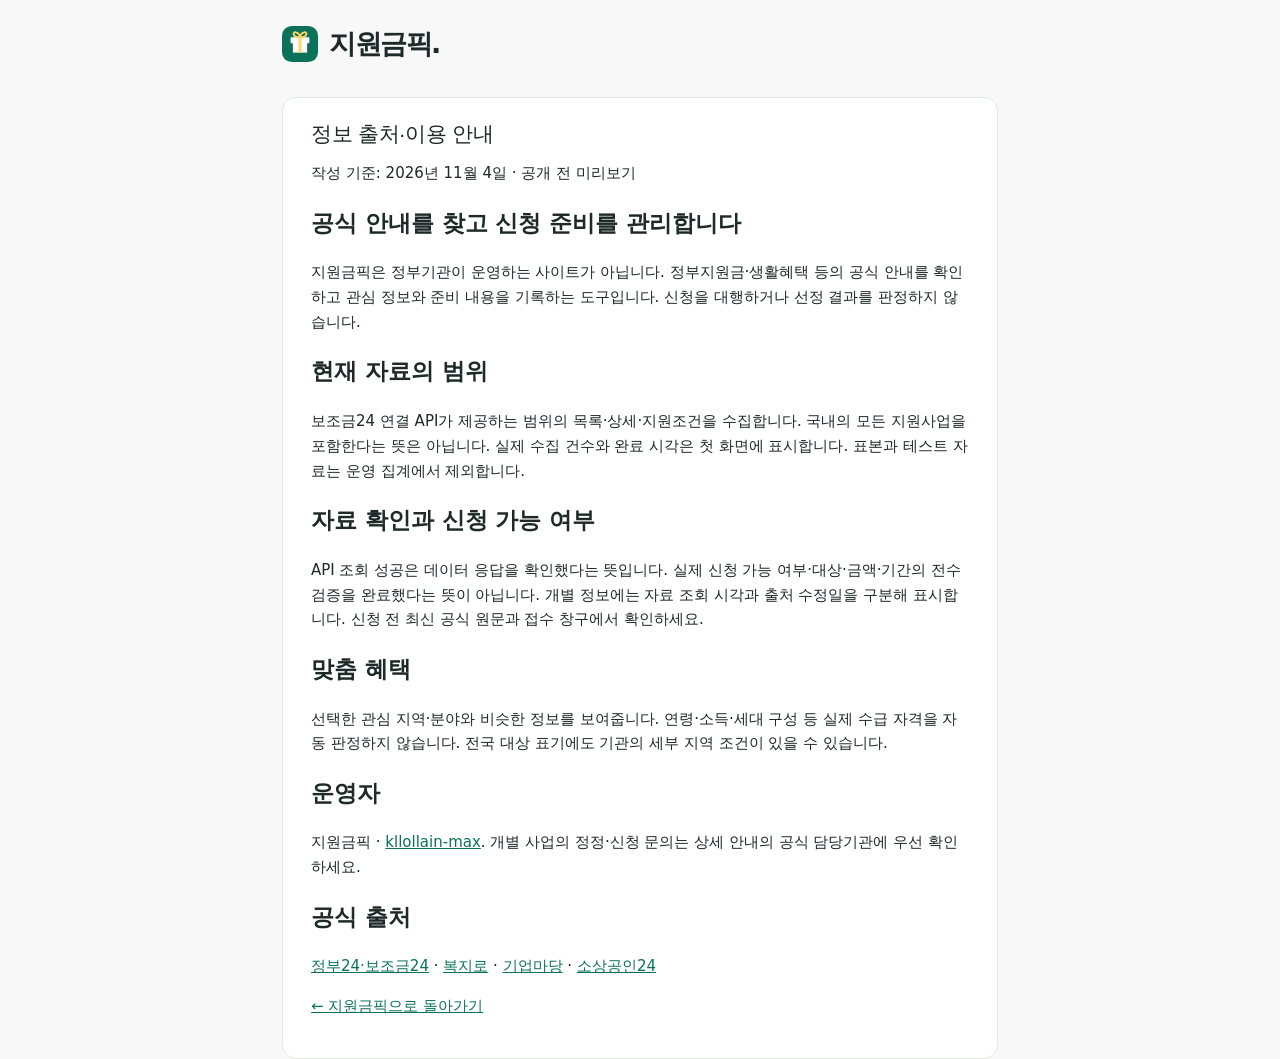
==== about.html @ 86117383 "Initialize approved SupportPick release and guarded Pages workflows" ====
<!doctype html><html lang="ko" data-theme="light"><head><meta charset="utf-8"><meta name="viewport" content="width=device-width,initial-scale=1"><meta name="robots" content="noindex,nofollow"><title>정보 출처·이용 안내 | 지원금픽</title><link rel="icon" href="icon.svg"><link rel="stylesheet" href="careerpick-base.css"><link rel="stylesheet" href="styles.css"></head><body><main class="site-shell detail-section"><header class="header"><a class="brand" href="./"><img src="icon.svg" width="36" height="36" alt=""><strong>지원금픽.</strong></a></header><article class="detail-block"><h1>정보 출처·이용 안내</h1><p>작성 기준: 2026년 11월 4일 · 공개 전 미리보기</p><h2>공식 안내를 찾고 신청 준비를 관리합니다</h2><p>지원금픽은 정부기관이 운영하는 사이트가 아닙니다. 정부지원금·생활혜택 등의 공식 안내를 확인하고 관심 정보와 준비 내용을 기록하는 도구입니다. 신청을 대행하거나 선정 결과를 판정하지 않습니다.</p><h2>현재 자료의 범위</h2><p>보조금24 연결 API가 제공하는 범위의 목록·상세·지원조건을 수집합니다. 국내의 모든 지원사업을 포함한다는 뜻은 아닙니다. 실제 수집 건수와 완료 시각은 첫 화면에 표시합니다. 표본과 테스트 자료는 운영 집계에서 제외합니다.</p><h2>자료 확인과 신청 가능 여부</h2><p>API 조회 성공은 데이터 응답을 확인했다는 뜻입니다. 실제 신청 가능 여부·대상·금액·기간의 전수 검증을 완료했다는 뜻이 아닙니다. 개별 정보에는 자료 조회 시각과 출처 수정일을 구분해 표시합니다. 신청 전 최신 공식 원문과 접수 창구에서 확인하세요.</p><h2>맞춤 혜택</h2><p>선택한 관심 지역·분야와 비슷한 정보를 보여줍니다. 연령·소득·세대 구성 등 실제 수급 자격을 자동 판정하지 않습니다. 전국 대상 표기에도 기관의 세부 지역 조건이 있을 수 있습니다.</p><h2>운영자</h2><p>지원금픽 · <a href="https://github.com/kllollain-max" target="_blank" rel="noopener noreferrer">kllollain-max</a>. 개별 사업의 정정·신청 문의는 상세 안내의 공식 담당기관에 우선 확인하세요.</p><h2>공식 출처</h2><p><a href="https://plus.gov.kr/" target="_blank" rel="noopener noreferrer">정부24·보조금24</a> · <a href="https://www.bokjiro.go.kr/" target="_blank" rel="noopener noreferrer">복지로</a> · <a href="https://www.bizinfo.go.kr/web/index.do" target="_blank" rel="noopener noreferrer">기업마당</a> · <a href="https://www.sbiz24.kr/" target="_blank" rel="noopener noreferrer">소상공인24</a></p><p><a href="./">← 지원금픽으로 돌아가기</a></p></article></main></body></html>
---- careerpick-base.css ----
/* Reused from CareerPick backup 161b601c; see PROVENANCE.json. */

:root{
  --bg:#F5F7FB; --surface:#FFFFFF; --ink:#14213D; --muted:#5B6475; --line:#DFE4EE;
  --brand:#1F3FBF; --brand-soft:#E6EBFB; --hot:#D92D2A; --hot-soft:#FDE8E7;
  --tile:#EEF1F6; --tile-ink:#3A4560; --closed:#9AA3B2; --chip:#F0F2F7; --star:#E8A400;
  --green:#0E7C5B; --green-soft:#E1F4EC;
  box-sizing:border-box;
  padding-top:env(safe-area-inset-top,0px); padding-bottom:env(safe-area-inset-bottom,0px);
}
@media (prefers-color-scheme: dark){
  :root:not([data-theme="light"]){
    --bg:#0F1524; --surface:#172036; --ink:#E8ECF5; --muted:#9AA6BD; --line:#2A3550;
    --brand:#7C95FF; --brand-soft:#212C4D; --hot:#FF6B66; --hot-soft:#3A1F27;
    --tile:#1E2840; --tile-ink:#C3CBDD; --closed:#5E6880; --chip:#212B44; --star:#FFC233;
    --green:#4CD3A5; --green-soft:#15332B;
  }
}
:root[data-theme="dark"]{
  --bg:#0F1524; --surface:#172036; --ink:#E8ECF5; --muted:#9AA6BD; --line:#2A3550;
  --brand:#7C95FF; --brand-soft:#212C4D; --hot:#FF6B66; --hot-soft:#3A1F27;
  --tile:#1E2840; --tile-ink:#C3CBDD; --closed:#5E6880; --chip:#212B44; --star:#FFC233;
  --green:#4CD3A5; --green-soft:#15332B;
}
*,*::before,*::after{box-sizing:inherit}
html{scroll-padding-top:env(safe-area-inset-top,0px)}
body{margin:0;background:var(--bg);color:var(--ink);font-family:"IBM Plex Sans KR","Apple SD Gothic Neo","Malgun Gothic",system-ui,sans-serif;font-size:15px;line-height:1.5;-webkit-font-smoothing:antialiased}
button{font:inherit;color:inherit}
.wrap{max-width:720px;margin:0 auto;padding:0 14px 40px}

/* 헤더: 첫 화면에 카드가 2~3개 보이도록 압축 */
header{padding:12px 0 8px;display:flex;align-items:center;gap:10px}
.logo{width:38px;height:38px;border-radius:10px;background:var(--brand);color:#fff;display:grid;place-items:center;font-family:"Black Han Sans",sans-serif;font-size:12px;line-height:1.05;text-align:center;flex:none}
h1{margin:0;font-family:"Black Han Sans","IBM Plex Sans KR",sans-serif;font-weight:400;font-size:21px;letter-spacing:-.3px;line-height:1.15}
.sub{font-size:12px;color:var(--muted);margin-top:2px}

/* 검색창 + 필터 */
.searchbar{display:flex;gap:8px;margin:4px 0 10px}
.search{flex:1;min-width:0;display:flex;align-items:center;gap:8px;background:var(--surface);border:1px solid var(--line);border-radius:12px;padding:0 12px}
.search svg{flex:none;color:var(--muted)}
.search input{flex:1;min-width:0;border:0;background:none;color:var(--ink);font:inherit;padding:11px 0;outline:none}
.search:focus-within{border-color:var(--brand)}
.fbtn{flex:none;border:1px solid var(--line);background:var(--surface);border-radius:12px;padding:0 14px;font-weight:600;font-size:14px;cursor:pointer;position:relative}
.fbtn[data-on="true"]::after{content:"";position:absolute;top:8px;right:8px;width:7px;height:7px;border-radius:50%;background:var(--brand)}
.panel{display:none;margin:-2px 0 10px;padding:12px 14px;background:var(--surface);border:1px solid var(--line);border-radius:12px}
.panel.open{display:block}
.panel .h{display:block;font-size:12px;font-weight:600;color:var(--muted);margin:10px 0 6px}
.panel .h:first-child{margin-top:0}
.chips{display:flex;flex-wrap:wrap;gap:6px}
.chip{appearance:none;border:1px solid var(--line);background:var(--bg);font-size:13px;padding:5px 11px;border-radius:999px;cursor:pointer}
.chip[aria-pressed="true"]{background:var(--brand);border-color:var(--brand);color:#fff}
.reset{margin-top:12px;appearance:none;border:0;background:none;color:var(--muted);font-size:13px;text-decoration:underline;cursor:pointer;padding:0}

/* 탭: 잘리면 오른쪽 페이드로 스크롤 힌트 */
.tabs-wrap{position:sticky;top:env(safe-area-inset-top,0px);z-index:5;background:var(--bg);border-bottom:1px solid var(--line)}
.tabs-wrap::after{content:"";position:absolute;top:0;right:0;bottom:1px;width:36px;background:linear-gradient(to right,transparent,var(--bg));pointer-events:none;opacity:0;transition:opacity .2s}
.tabs-wrap.more::after{opacity:1}
.tabs{display:flex;overflow-x:auto;scrollbar-width:none}
.tabs::-webkit-scrollbar{display:none}
.tab{appearance:none;border:0;background:none;color:var(--muted);font-weight:600;font-size:14px;padding:11px 9px;white-space:nowrap;border-bottom:3px solid transparent;cursor:pointer}
.tab .n{font-weight:500;font-size:12px;margin-left:2px}
.tab[aria-selected="true"]{color:var(--brand);border-bottom-color:var(--brand)}

.summary{margin:10px 2px 8px;font-size:13px;color:var(--muted)}
.summary b{color:var(--ink)}
.summary .hot{color:var(--hot);font-weight:700}
.list{list-style:none;margin:0;padding:0;display:flex;flex-direction:column;gap:8px}

/* 채용공고 카드: 기관명 → 공고명 → 조건 칩 → 마감 */
.card{background:var(--surface);border:1px solid var(--line);border-radius:14px}
.job .main{display:flex;gap:12px;padding:12px 12px 8px;color:inherit;text-decoration:none}
.dd{flex:none;width:58px;border-radius:10px;display:flex;flex-direction:column;align-items:center;justify-content:center;padding:8px 0;text-align:center;background:var(--tile);color:var(--tile-ink);align-self:flex-start;min-height:62px}
.dd .big{font-family:"Black Han Sans",sans-serif;font-size:21px;line-height:1}
.dd .sm{font-size:10.5px;margin-top:4px;font-weight:600}
.dd.hot{background:var(--hot-soft);color:var(--hot)}
.dd.closed{background:var(--bg);color:var(--closed)}
.dd .big.dday{font-size:16px}
.dd.none .big{font-size:13px;font-family:inherit;font-weight:700}
.body{min-width:0;flex:1}
.org{font-size:13px;font-weight:700;color:var(--brand);display:flex;gap:6px;align-items:center;flex-wrap:wrap}
.org .rg{color:var(--muted);font-weight:500}
.new{font-size:10px;font-weight:700;color:#fff;background:var(--hot);border-radius:4px;padding:0 4px;line-height:16px}
.title{margin:2px 0 6px;font-size:15.5px;font-weight:700;line-height:1.38;word-break:keep-all}
.tags{display:flex;flex-wrap:wrap;gap:4px;margin-bottom:6px}
.tag{font-size:12px;background:var(--chip);color:var(--ink);border-radius:6px;padding:1px 7px}
.tag.n{font-weight:700}
.due{font-size:13px;font-weight:600}
.due.hot{color:var(--hot)}
.due.closed{color:var(--closed);font-weight:500}
.actions{display:flex;border-top:1px solid var(--line)}
.actions > *{flex:1;display:flex;align-items:center;justify-content:center;gap:4px;padding:9px 4px;font-size:12.5px;color:var(--muted);text-decoration:none;background:none;border:0;cursor:pointer;white-space:nowrap}
.actions > * + *{border-left:1px solid var(--line)}
.save[aria-pressed="true"]{color:var(--star);font-weight:700}
.is-closed .title,.is-closed .org{color:var(--closed)}
---- styles.css ----
:root{--bg:#f7f8f7;--surface:#fff;--ink:#1d2a28;--muted:#63716d;--line:#e2e8e4;--brand:#0b7259;--brand-soft:#e7f3ed;--tile:#edf1ee;--tile-ink:#42584d;--chip:#f0f5f2;--green:#0b7259;--green-soft:#e5f3eb;color-scheme:light}
body{font-family:"Pretendard","Apple SD Gothic Neo","Malgun Gothic",system-ui,sans-serif;line-height:1.65;font-size:15px}a{color:var(--brand)}button,a,input,select,textarea{-webkit-tap-highlight-color:transparent}button{cursor:pointer}button:disabled{opacity:.5;cursor:not-allowed}input,select,textarea{font:inherit}input,textarea{width:100%;border:1px solid var(--line);border-radius:10px;padding:11px 12px;color:var(--ink);background:var(--surface)}select{max-width:100%;min-height:44px;border:1px solid var(--line);padding:8px 30px 8px 12px;border-radius:9px;background:var(--surface);color:var(--ink)}button{min-height:44px}a,button,input,select,textarea{scroll-margin-top:24px}.skip{position:fixed;top:-100px;left:20px;background:var(--brand);color:white;z-index:100;padding:10px 20px}.skip:focus{top:10px}.site-shell{max-width:1120px;padding:0 32px;margin:auto}.header{padding:26px 0 20px;justify-content:space-between}.brand{display:flex;gap:11px;align-items:center;text-decoration:none;color:var(--ink)}.brand strong{font-size:27px;font-weight:850;letter-spacing:-1.5px;line-height:1.2}.brand small{display:block;font-size:11px;color:var(--muted);letter-spacing:.6px}.brand-dot{color:var(--brand)}.header-actions{display:flex;align-items:center;gap:16px}.preview-tag{font-size:11px;background:#fff3d6;color:#7e5b18;padding:3px 9px;border-radius:5px}.quiet{border:1px solid var(--line);border-radius:9px;padding:8px 15px;background:var(--surface);color:var(--ink);font-weight:600;font-size:13px}.primary{border:1px solid var(--brand);background:var(--brand);color:white;border-radius:10px;padding:12px 20px;display:inline-flex;align-items:center;justify-content:center;gap:20px;text-decoration:none;font-size:14px;font-weight:700}.main-nav{display:flex;gap:20px;border-bottom:1px solid var(--line);margin-bottom:26px}.main-nav button{border:0;border-bottom:3px solid transparent;background:none;padding:14px 10px 13px;color:var(--muted);font-size:14px;font-weight:650;display:flex;gap:7px;align-items:center;white-space:nowrap}.main-nav button[aria-current="page"]{color:var(--brand);border-bottom-color:var(--brand)}.nav-icon{font-size:18px;font-weight:500}.nav-count{font-size:11px;background:var(--tile);border-radius:5px;padding:0 5px}.hero{background:#edf4ed;border:1px solid #e2ece2;border-radius:20px;min-height:302px;padding:34px 42px;display:flex;justify-content:space-between;position:relative;overflow:hidden;gap:20px;margin-bottom:36px}.hero h1{font-family:inherit;font-size:32px;font-weight:800;line-height:1.5;letter-spacing:-1.4px;margin:11px 0}.hero p{font-size:14px;color:#566d60;margin:0 0 20px}.eyebrow{font-size:10px;letter-spacing:1.6px;font-weight:700;color:var(--brand)}.hero .eyebrow{font-size:11px;letter-spacing:0}.status-dot{display:inline-block;width:6px;height:6px;background:var(--brand);border-radius:50%;margin-right:5px}.hero-visual{width:290px;min-width:240px;position:relative;align-self:center;height:230px}.hero-orbit{position:absolute;inset:0;border-radius:50%;background:#dcebdc}.benefit-ticket{position:absolute;left:44px;top:13px;width:172px;height:214px;background:#fffef4;transform:rotate(10deg);box-shadow:0 16px 30px #244f2b15;border-radius:15px;padding:22px;color:#164631;border:1px solid #e2e5d2}.ticket-label{font-size:11px;font-weight:700}.ticket-mark{display:block;font-size:64px;font-weight:900;line-height:1.2;letter-spacing:-4px;margin:9px 0}.ticket-mark span{font-size:26px;letter-spacing:-1px}.ticket-line{display:block;border-top:1px dashed #a5b8a2;margin:12px -22px}.ticket-caption{font-size:9px;white-space:nowrap;letter-spacing:-.3px}.ticket-stamp{position:absolute;top:11px;right:12px;font-size:20px;color:#9dab70}.float-tag{position:absolute;right:-5px;top:27px;padding:7px 13px;background:white;border-radius:9px;font-size:12px;font-weight:700;transform:rotate(-8deg);box-shadow:0 6px 16px #244f2b10}.float-tag b{color:var(--brand);margin-left:8px}.float-tag.second{top:auto;right:auto;left:-7px;bottom:30px;background:#ffe299;transform:rotate(-5deg)}.section-heading{display:flex;justify-content:space-between;align-items:center;gap:16px;margin-bottom:18px}.section-heading h2{font-size:21px;letter-spacing:-.7px;margin:4px 0 0;font-weight:750}.section-heading .muted{font-size:12px}.searchbar{gap:10px;margin:0 0 14px}.search{padding:0 16px;border-radius:11px}.search input{border:0;border-radius:0;padding:14px 0;font-size:14px}.fbtn{padding:0 20px;font-size:13px}.categories{display:flex;gap:7px;flex-wrap:wrap;margin:16px 0}.categories .chip{padding:8px 15px;font-size:13px;background:white}.categories .chip[aria-pressed="true"]{background:var(--brand-soft);color:var(--brand);border-color:#b3d6c4;font-weight:700}.filters{border:1px solid var(--line);border-radius:12px;padding:14px;background:#fff;display:flex;gap:16px;align-items:center;flex-wrap:wrap;margin:0 0 16px}.filters[hidden]{display:none}.filters label{font-size:13px;display:flex;gap:8px;align-items:center}.results-line{display:flex;justify-content:space-between;gap:10px;align-items:center;margin:20px 0 4px}.results-line p{font-size:13px;margin:0}.results-line label{color:var(--muted);font-size:12px;display:flex;gap:8px;align-items:center}.results-line select{border:0;background:none;font-size:12px;min-height:38px;padding-left:4px}.data-note{font-size:12px;color:var(--muted);margin:0 0 15px}.benefit-list{display:grid;grid-template-columns:repeat(3,minmax(0,1fr));gap:16px}.benefit-card{border:1px solid var(--line);border-radius:14px;background:white;display:flex;flex-direction:column;min-width:0}.card-content{padding:22px 21px;flex:1}.card-top{display:flex;justify-content:space-between;align-items:center;gap:8px}.badge{font-size:11px;display:inline-block;background:#f4f1e7;color:#7c6220;padding:3px 8px;border-radius:5px}.category-badge{background:var(--brand-soft);color:var(--brand);font-size:11px;padding:3px 8px;border-radius:5px;font-weight:600}.benefit-card h3{font-size:20px;letter-spacing:-.5px;line-height:1.5;margin:13px 0 6px}.title-link{appearance:none;background:none;border:0;text-align:left;font-size:inherit;font-weight:750;padding:0;color:var(--ink);line-height:inherit;min-height:0}.title-link:hover{color:var(--brand)}.organization{font-size:12px;color:var(--muted);margin:0 0 13px}.card-summary{font-size:13px;line-height:1.8;margin:0 0 18px;color:#4c5c55}.card-meta{display:grid;grid-template-columns:48px 1fr;gap:6px;font-size:12px;line-height:1.7;margin:0}.card-meta dt{color:var(--muted)}.card-meta dd{margin:0;overflow-wrap:anywhere}.card-actions{display:flex;border-top:1px solid var(--line)}.card-actions button{border:0;background:none;flex:1;font-size:12px;color:var(--muted);padding:12px 8px;min-width:0}.card-actions button+button{border-left:1px solid var(--line);color:var(--brand);font-weight:700}.card-actions .saved{color:var(--brand);font-weight:700}.match-reason{color:var(--brand);background:#f2f8f3;font-size:12px;padding:8px 10px;border-radius:7px;margin:14px 0 0}.empty-state{grid-column:1/-1;background:white;border:1px dashed #cbd8ce;border-radius:14px;padding:34px 20px;text-align:center}.empty-state .empty-mark{font-size:28px;color:var(--brand)}.empty-state h3{font-size:17px;margin:6px 0}.empty-state p{font-size:13px;color:var(--muted);margin:8px 0 18px}.context-note{font-size:13px;line-height:1.8;padding:14px 16px;background:#eef5f0;color:#3d5e4b;border-radius:10px;margin:12px 0}.warning{padding:14px 16px;border:1px solid #ebbd88;background:#fff5e8;border-radius:10px;color:#70400f;font-size:13px;margin:16px 0}.muted{color:var(--muted)}.portal-section{margin-top:44px;padding-top:26px;border-top:1px solid var(--line)}.portal-grid{display:grid;grid-template-columns:repeat(2,minmax(0,1fr));gap:12px}.portal-grid a{display:flex;align-items:center;gap:14px;padding:19px;background:white;border:1px solid var(--line);border-radius:12px;color:var(--ink);text-decoration:none}.portal-grid a>span:last-child{margin-left:auto;color:#82968a}.portal-grid a:hover{border-color:#7aaa93}.portal-icon{width:43px;height:43px;display:grid;place-items:center;flex:none;border-radius:11px;font-size:17px;font-weight:800}.blue{background:#edf2ff;color:#4162b2}.coral{background:#fdf0e9;color:#a65b3e}.violet{background:#f3edfa;color:#8461b0}.green{background:#eaf5ec;color:#287747}.portal-grid strong{font-size:14px}.portal-grid p{font-size:12px;color:var(--muted);margin:2px 0 0}footer{display:flex;justify-content:space-between;gap:30px;border-top:1px solid var(--line);margin-top:42px;padding:26px 0 34px;font-size:11px;color:var(--muted)}footer strong{font-size:19px;color:#56675d;letter-spacing:-1px}footer p{margin:4px 0 10px}footer a{color:var(--muted);text-decoration:none}.footer-sep{margin:0 8px}.guide-steps{display:grid;grid-template-columns:repeat(4,minmax(0,1fr));gap:12px}.guide-steps article{background:white;padding:22px;border:1px solid var(--line);border-radius:12px}.guide-steps article>span{font-size:12px;color:var(--brand);font-weight:700}.guide-steps h3{font-size:16px;margin:12px 0 8px}.guide-steps p{font-size:13px;color:var(--muted);margin:0}.detail-section{max-width:780px;margin:0 auto}.back-button{margin:2px 0 24px}.detail-header{background:white;border:1px solid var(--line);border-radius:16px;padding:28px}.detail-header h2{font-size:27px;letter-spacing:-1px;margin:14px 0 8px}.detail-header>p{font-size:14px;color:var(--muted);margin:0 0 20px}.detail-actions{display:flex;gap:8px;flex-wrap:wrap;margin-top:18px}.detail-block{background:white;border:1px solid var(--line);padding:24px 28px;border-radius:14px;margin-top:15px}.detail-block h3{font-size:17px;margin:0 0 12px}.source-text{white-space:pre-wrap;overflow-wrap:anywhere;font-size:14px;line-height:1.9;margin:0}.source-meta{font-size:12px;color:var(--muted)}.tracker-card{grid-column:1/-1;padding:22px;border:1px solid var(--line);border-radius:14px;background:white}.tracker-card h3{margin:0 0 4px;font-size:18px}.tracker-card p{font-size:12px;color:var(--muted)}.tracker-grid{display:grid;grid-template-columns:180px 1fr auto;gap:16px;align-items:end}.tracker-grid label{display:flex;flex-direction:column;gap:6px;font-size:12px}.tracker-grid textarea{min-height:90px;resize:vertical;font-size:14px}.tracker-grid select{width:100%}.draft-indicator{font-size:11px;color:var(--brand)}dialog{border:1px solid var(--line);border-radius:18px;padding:26px;width:min(480px,calc(100% - 28px));max-height:90dvh;overflow:auto;color:var(--ink)}dialog::backdrop{background:#14241bc0}dialog h2{font-size:21px;margin:0}dialog p{font-size:13px;line-height:1.8}dialog label{font-size:13px;display:flex;flex-direction:column;gap:6px;margin-top:18px}dialog select{width:100%}.dialog-header{display:flex;justify-content:space-between;align-items:center;gap:16px}.icon-button{background:var(--bg);border:1px solid var(--line);border-radius:9px;min-width:44px;font-size:22px}.dialog-actions{display:flex;gap:10px;justify-content:flex-end;margin-top:24px}.record-actions{display:flex;flex-direction:column;gap:14px;margin:20px 0}.file-button{position:relative;display:flex;align-items:center;justify-content:center;border:1px solid var(--line);border-radius:9px;min-height:46px;font-weight:700;background:#f6f8f6;margin:0!important;overflow:hidden}.file-button input{position:absolute;inset:0;opacity:0;cursor:pointer}.file-button:focus-within{outline:3px solid var(--brand);outline-offset:2px}.form-error{color:#a12e24;font-size:13px}#toast{position:fixed;bottom:30px;left:50%;transform:translateX(-50%);max-width:calc(100% - 28px);background:#1d3528;color:white;border-radius:12px;padding:12px 20px;box-shadow:0 5px 20px #0002;font-size:13px;z-index:50}.mobile-only{display:none}[hidden]{display:none!important}
@media(max-width:900px){.site-shell{padding:0 24px}.benefit-list{grid-template-columns:repeat(2,minmax(0,1fr))}.hero{padding:30px}.hero h1{font-size:29px}.hero-visual{transform:scale(.88);transform-origin:right center;min-width:215px;width:230px}.guide-steps{grid-template-columns:repeat(2,minmax(0,1fr))}.tracker-grid{grid-template-columns:150px 1fr}.tracker-grid button{grid-column:1/-1}}
@media(max-width:600px){.site-shell{padding:0 17px 75px}.header{padding:19px 0}.brand img{width:34px;height:34px}.brand strong{font-size:24px}.brand small{font-size:9px}.header-actions{gap:8px}.header-actions .quiet{padding:6px 10px;font-size:11px}.preview-tag{font-size:10px}.main-nav{position:fixed;z-index:20;bottom:0;left:0;right:0;margin:0;padding:5px 6px calc(5px + env(safe-area-inset-bottom));border-top:1px solid var(--line);border-bottom:0;background:white;gap:0;justify-content:space-around}.main-nav button{flex:1;min-width:0;flex-wrap:wrap;justify-content:center;font-size:10px;padding:5px 0;gap:0 3px;border:0}.main-nav .nav-icon{font-size:21px;flex-basis:100%;line-height:1.4}.nav-count{font-size:9px}.main-nav button[aria-current="page"]{background:#eff6f1;border-radius:7px}.hero{padding:25px 23px;min-height:270px;margin:4px 0 29px;border-radius:15px;gap:0}.hero-content{position:relative;z-index:1}.hero h1{font-size:25px;letter-spacing:-1.2px;line-height:1.52;margin:10px 0}.hero .eyebrow{font-size:10px}.hero p{font-size:12px;margin-bottom:17px;line-height:1.8;max-width:250px}.hero .primary{font-size:12px;padding:10px 12px;gap:12px}.hero-visual{position:absolute;right:-100px;bottom:-25px;opacity:.15;transform:rotate(-10deg) scale(.9);width:240px;pointer-events:none}.section-heading h2{font-size:19px;line-height:1.5}.section-heading{gap:8px;margin-bottom:16px}.section-heading .quiet{font-size:10px;white-space:nowrap;padding:7px 8px}.eyebrow{font-size:9px}.searchbar{gap:7px}.search{padding:0 11px}.search input{font-size:14px;padding:13px 0}.fbtn{font-size:11px;padding:0 10px}.categories{gap:6px;margin:13px 0}.categories .chip{padding:6px 11px;font-size:11px;min-height:35px}.filters{display:flex;flex-direction:column;align-items:stretch;gap:10px}.filters label{justify-content:space-between}.filters select{width:65%}.results-line{margin-top:16px}.results-line p{font-size:12px}.data-note{font-size:11px;line-height:1.8}.benefit-list{grid-template-columns:minmax(0,1fr);gap:12px}.card-content{padding:20px}.benefit-card h3{font-size:20px}.card-summary{font-size:13px;margin-bottom:16px}.card-meta{font-size:12px}.card-actions button{padding:11px;font-size:12px}.portal-section{margin-top:30px;padding-top:23px}.portal-section .section-heading{display:block}.portal-section .muted{display:block;font-size:11px;margin-top:6px}.portal-grid{grid-template-columns:minmax(0,1fr);gap:9px}.portal-grid a{padding:15px}.portal-icon{height:39px;width:39px}.portal-grid strong{font-size:13px}.portal-grid p{font-size:11px}footer{display:block;margin-top:30px;padding-top:22px}footer>div+div{margin-top:20px}.guide-steps{grid-template-columns:minmax(0,1fr)}.guide-steps article{padding:20px}.detail-header,.detail-block{padding:20px}.detail-header h2{font-size:24px}.detail-header .card-meta{grid-template-columns:50px 1fr}.detail-actions .primary{width:100%;padding:11px}.source-text{font-size:13px}.tracker-grid{grid-template-columns:minmax(0,1fr)}.tracker-card{padding:18px}.tracker-grid select{width:100%}.tracker-grid textarea{font-size:16px}dialog{padding:20px}dialog select{font-size:16px}#toast{bottom:92px;width:max-content;text-align:center}.context-note{font-size:12px}.mobile-only{display:block}}
@media(prefers-reduced-motion:reduce){*{scroll-behavior:auto!important}}

@media(max-width:360px){.hero{padding:22px 18px}.hero h1{font-size:22px;word-break:keep-all}.section-heading h2{font-size:18px;word-break:keep-all}}
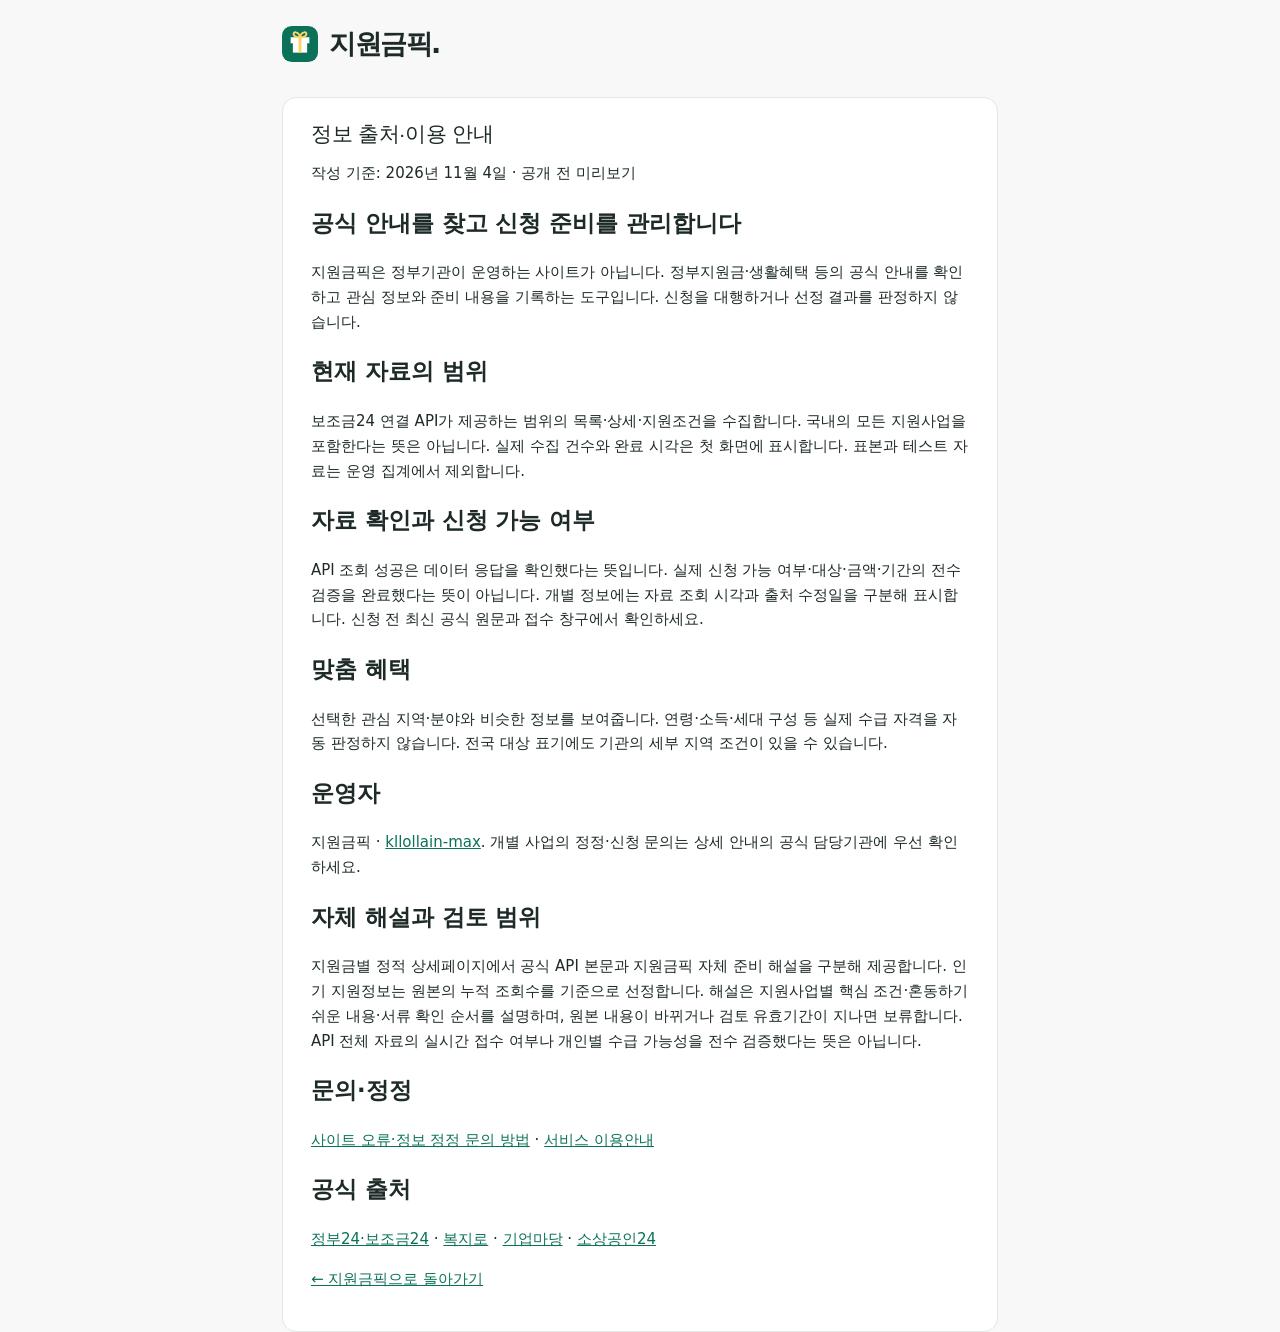
==== commit 1ba9c966: "Build searchable benefit documents with reviewed guides and verified sitemap" ====
--- a/about.html
+++ b/about.html
@@ -1 +1 @@
-<!doctype html><html lang="ko" data-theme="light"><head><meta charset="utf-8"><meta name="viewport" content="width=device-width,initial-scale=1"><meta name="robots" content="noindex,nofollow"><title>정보 출처·이용 안내 | 지원금픽</title><link rel="icon" href="icon.svg"><link rel="stylesheet" href="careerpick-base.css"><link rel="stylesheet" href="styles.css"></head><body><main class="site-shell detail-section"><header class="header"><a class="brand" href="./"><img src="icon.svg" width="36" height="36" alt=""><strong>지원금픽.</strong></a></header><article class="detail-block"><h1>정보 출처·이용 안내</h1><p>작성 기준: 2026년 11월 4일 · 공개 전 미리보기</p><h2>공식 안내를 찾고 신청 준비를 관리합니다</h2><p>지원금픽은 정부기관이 운영하는 사이트가 아닙니다. 정부지원금·생활혜택 등의 공식 안내를 확인하고 관심 정보와 준비 내용을 기록하는 도구입니다. 신청을 대행하거나 선정 결과를 판정하지 않습니다.</p><h2>현재 자료의 범위</h2><p>보조금24 연결 API가 제공하는 범위의 목록·상세·지원조건을 수집합니다. 국내의 모든 지원사업을 포함한다는 뜻은 아닙니다. 실제 수집 건수와 완료 시각은 첫 화면에 표시합니다. 표본과 테스트 자료는 운영 집계에서 제외합니다.</p><h2>자료 확인과 신청 가능 여부</h2><p>API 조회 성공은 데이터 응답을 확인했다는 뜻입니다. 실제 신청 가능 여부·대상·금액·기간의 전수 검증을 완료했다는 뜻이 아닙니다. 개별 정보에는 자료 조회 시각과 출처 수정일을 구분해 표시합니다. 신청 전 최신 공식 원문과 접수 창구에서 확인하세요.</p><h2>맞춤 혜택</h2><p>선택한 관심 지역·분야와 비슷한 정보를 보여줍니다. 연령·소득·세대 구성 등 실제 수급 자격을 자동 판정하지 않습니다. 전국 대상 표기에도 기관의 세부 지역 조건이 있을 수 있습니다.</p><h2>운영자</h2><p>지원금픽 · <a href="https://github.com/kllollain-max" target="_blank" rel="noopener noreferrer">kllollain-max</a>. 개별 사업의 정정·신청 문의는 상세 안내의 공식 담당기관에 우선 확인하세요.</p><h2>공식 출처</h2><p><a href="https://plus.gov.kr/" target="_blank" rel="noopener noreferrer">정부24·보조금24</a> · <a href="https://www.bokjiro.go.kr/" target="_blank" rel="noopener noreferrer">복지로</a> · <a href="https://www.bizinfo.go.kr/web/index.do" target="_blank" rel="noopener noreferrer">기업마당</a> · <a href="https://www.sbiz24.kr/" target="_blank" rel="noopener noreferrer">소상공인24</a></p><p><a href="./">← 지원금픽으로 돌아가기</a></p></article></main></body></html>
+<!doctype html><html lang="ko" data-theme="light"><head><meta charset="utf-8"><meta name="viewport" content="width=device-width,initial-scale=1"><meta name="robots" content="noindex,nofollow"><title>정보 출처·이용 안내 | 지원금픽</title><link rel="icon" href="icon.svg"><link rel="stylesheet" href="careerpick-base.css"><link rel="stylesheet" href="styles.css"></head><body><main class="site-shell detail-section"><header class="header"><a class="brand" href="./"><img src="icon.svg" width="36" height="36" alt=""><strong>지원금픽.</strong></a></header><article class="detail-block"><h1>정보 출처·이용 안내</h1><p>작성 기준: 2026년 11월 4일 · 공개 전 미리보기</p><h2>공식 안내를 찾고 신청 준비를 관리합니다</h2><p>지원금픽은 정부기관이 운영하는 사이트가 아닙니다. 정부지원금·생활혜택 등의 공식 안내를 확인하고 관심 정보와 준비 내용을 기록하는 도구입니다. 신청을 대행하거나 선정 결과를 판정하지 않습니다.</p><h2>현재 자료의 범위</h2><p>보조금24 연결 API가 제공하는 범위의 목록·상세·지원조건을 수집합니다. 국내의 모든 지원사업을 포함한다는 뜻은 아닙니다. 실제 수집 건수와 완료 시각은 첫 화면에 표시합니다. 표본과 테스트 자료는 운영 집계에서 제외합니다.</p><h2>자료 확인과 신청 가능 여부</h2><p>API 조회 성공은 데이터 응답을 확인했다는 뜻입니다. 실제 신청 가능 여부·대상·금액·기간의 전수 검증을 완료했다는 뜻이 아닙니다. 개별 정보에는 자료 조회 시각과 출처 수정일을 구분해 표시합니다. 신청 전 최신 공식 원문과 접수 창구에서 확인하세요.</p><h2>맞춤 혜택</h2><p>선택한 관심 지역·분야와 비슷한 정보를 보여줍니다. 연령·소득·세대 구성 등 실제 수급 자격을 자동 판정하지 않습니다. 전국 대상 표기에도 기관의 세부 지역 조건이 있을 수 있습니다.</p><h2>운영자</h2><p>지원금픽 · <a href="https://github.com/kllollain-max" target="_blank" rel="noopener noreferrer">kllollain-max</a>. 개별 사업의 정정·신청 문의는 상세 안내의 공식 담당기관에 우선 확인하세요.</p><h2>자체 해설과 검토 범위</h2><p>지원금별 정적 상세페이지에서 공식 API 본문과 지원금픽 자체 준비 해설을 구분해 제공합니다. 인기 지원정보는 원본의 누적 조회수를 기준으로 선정합니다. 해설은 지원사업별 핵심 조건·혼동하기 쉬운 내용·서류 확인 순서를 설명하며, 원본 내용이 바뀌거나 검토 유효기간이 지나면 보류합니다. API 전체 자료의 실시간 접수 여부나 개인별 수급 가능성을 전수 검증했다는 뜻은 아닙니다.</p><h2>문의·정정</h2><p><a href="contact.html">사이트 오류·정보 정정 문의 방법</a> · <a href="terms.html">서비스 이용안내</a></p><h2>공식 출처</h2><p><a href="https://plus.gov.kr/" target="_blank" rel="noopener noreferrer">정부24·보조금24</a> · <a href="https://www.bokjiro.go.kr/" target="_blank" rel="noopener noreferrer">복지로</a> · <a href="https://www.bizinfo.go.kr/web/index.do" target="_blank" rel="noopener noreferrer">기업마당</a> · <a href="https://www.sbiz24.kr/" target="_blank" rel="noopener noreferrer">소상공인24</a></p><p><a href="./">← 지원금픽으로 돌아가기</a></p></article></main></body></html>
--- a/styles.css
+++ b/styles.css
@@ -5,3 +5,26 @@
 @media(prefers-reduced-motion:reduce){*{scroll-behavior:auto!important}}
 
 @media(max-width:360px){.hero{padding:22px 18px}.hero h1{font-size:22px;word-break:keep-all}.section-heading h2{font-size:18px;word-break:keep-all}}
+
+/* User-provided artwork stays intact; this viewport removes its outer white margin. */
+.brand .brand-badge{width:48px;height:48px;flex:none;object-fit:contain;border-radius:50%}
+.hero.hero-branded{display:block;min-height:0;padding:0;background:#fff;gap:0}
+.brand-banner{position:relative;overflow:hidden;aspect-ratio:1248/346;background:#fff}
+.brand-banner img{position:absolute;display:block;width:164.102564%;max-width:none;height:auto;left:-30.769231%;top:-60.693642%}
+.hero-branded .hero-content{display:flex;align-items:center;justify-content:space-between;gap:24px;padding:22px 30px 25px;border-top:1px solid var(--line)}
+.hero-branded h1{font-size:25px;line-height:1.45;margin:8px 0}
+.hero-branded p{margin:0;font-size:13px}
+.hero-branded .primary{flex:none;white-space:nowrap}
+@media(max-width:600px){
+  .brand .brand-badge{width:42px;height:42px}
+  .hero-branded .hero-content{display:block;padding:18px 20px 21px}
+  .hero-branded h1{font-size:23px;line-height:1.5}
+  .hero-branded p{font-size:12px}
+  .hero-branded .primary{margin-top:17px;max-width:100%;white-space:normal}
+}
+@media(max-width:360px){.hero-branded .hero-content{padding:17px 16px 20px}.hero-branded h1{font-size:21px}}
+.editorial-note{margin:14px 0 0}.editorial-link{display:inline-flex;align-items:center;min-height:44px;padding:8px 12px;border:1px solid #b8d8cc;border-radius:9px;color:#075c46;text-decoration:none;max-width:100%;overflow-wrap:anywhere;font-weight:650}.editorial-link:focus-visible{outline:3px solid #0b7259;outline-offset:3px}.editorial-block{border-left:4px solid #0b7259}.editorial-block p{margin:10px 0 16px}
+
+/* Searchable static benefit documents share the existing visual system. */
+a.title-link{text-decoration:none;color:inherit;display:inline-block}.static-benefit{max-width:920px;margin:0 auto}.static-benefit .detail-header h1{font-size:30px;line-height:1.45;letter-spacing:-.8px;overflow-wrap:anywhere}.static-benefit .detail-block h2{font-size:21px;margin:8px 0 18px}.static-benefit .detail-block h3{font-size:17px;margin:24px 0 10px}.static-benefit .detail-block p,.static-benefit li{line-height:1.9;font-size:15px}.static-benefit .detail-block li+li{margin-top:10px}.static-benefit a{overflow-wrap:anywhere}.static-benefit ul,.static-benefit ol{padding-left:22px}.source-label{font-size:12px;font-weight:700;color:var(--brand)}.own-guide{background:#f5faf7;border-left:4px solid var(--brand)}.own-guide details{padding:14px 0;border-top:1px solid var(--line)}.own-guide summary{cursor:pointer;font-weight:650;line-height:1.7}.own-guide .reference-list p{font-size:13px;color:var(--muted)}.breadcrumbs{display:flex;flex-wrap:wrap;gap:8px;padding:15px 0 22px;font-size:13px;line-height:1.7}.benefit-directory{list-style:none;padding:0!important}.benefit-directory li{border-bottom:1px solid var(--line);padding:15px 0}.benefit-directory a{font-weight:700}.benefit-directory span{display:block;color:var(--muted);font-size:13px}.pagination{display:flex;justify-content:space-between;gap:12px;margin-top:24px}.discovery-links{columns:2;column-gap:30px;padding-left:20px;line-height:1.9}.discovery-links li{break-inside:avoid;padding:4px 0}.discovery-links a{font-size:14px}.static-benefit .detail-actions{flex-wrap:wrap}.static-benefit .source-text{overflow-wrap:anywhere;white-space:pre-wrap}
+@media(max-width:600px){.static-benefit .detail-header h1{font-size:25px}.static-benefit .detail-block h2{font-size:20px}.static-benefit .detail-block p,.static-benefit li{font-size:14px}.static-benefit .detail-block,.static-benefit .detail-header{padding:21px 18px}.discovery-links{columns:1}.static-benefit .detail-actions button{flex:1}.breadcrumbs{font-size:12px}}
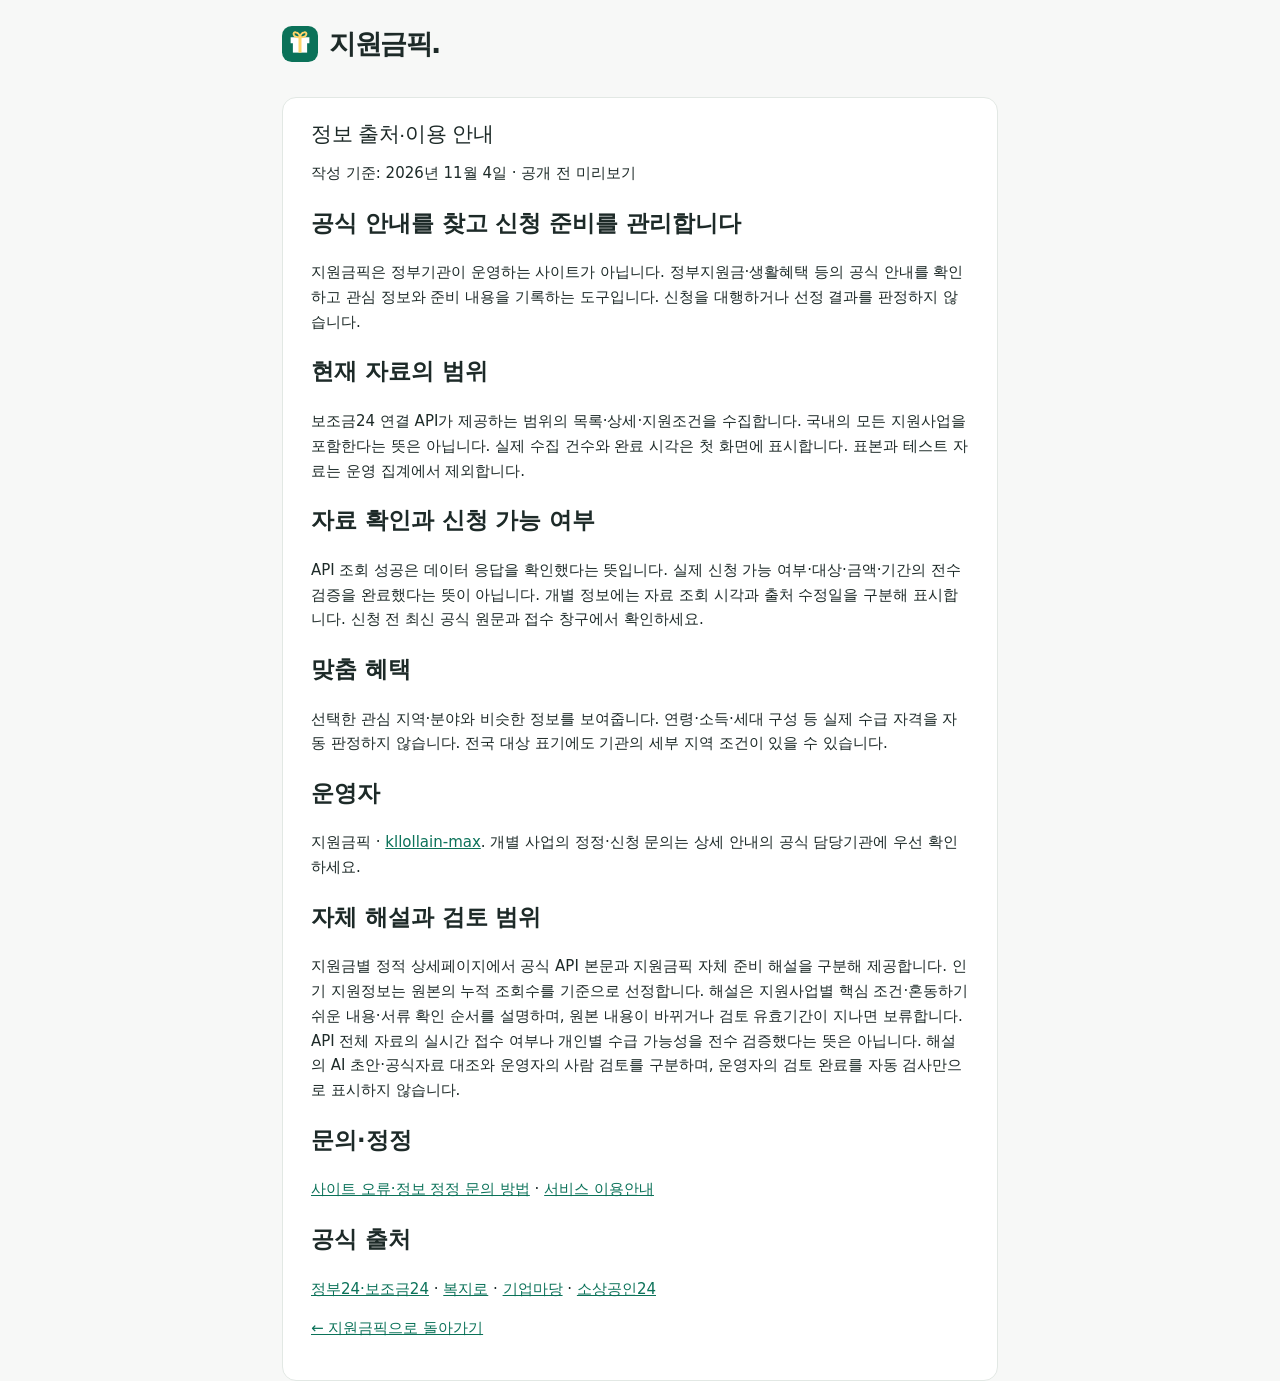
==== commit de1f31c4: "Distinguish AI source checks from human signoff and clarify local-record deletion" ====
--- a/about.html
+++ b/about.html
@@ -1 +1 @@
-<!doctype html><html lang="ko" data-theme="light"><head><meta charset="utf-8"><meta name="viewport" content="width=device-width,initial-scale=1"><meta name="robots" content="noindex,nofollow"><title>정보 출처·이용 안내 | 지원금픽</title><link rel="icon" href="icon.svg"><link rel="stylesheet" href="careerpick-base.css"><link rel="stylesheet" href="styles.css"></head><body><main class="site-shell detail-section"><header class="header"><a class="brand" href="./"><img src="icon.svg" width="36" height="36" alt=""><strong>지원금픽.</strong></a></header><article class="detail-block"><h1>정보 출처·이용 안내</h1><p>작성 기준: 2026년 11월 4일 · 공개 전 미리보기</p><h2>공식 안내를 찾고 신청 준비를 관리합니다</h2><p>지원금픽은 정부기관이 운영하는 사이트가 아닙니다. 정부지원금·생활혜택 등의 공식 안내를 확인하고 관심 정보와 준비 내용을 기록하는 도구입니다. 신청을 대행하거나 선정 결과를 판정하지 않습니다.</p><h2>현재 자료의 범위</h2><p>보조금24 연결 API가 제공하는 범위의 목록·상세·지원조건을 수집합니다. 국내의 모든 지원사업을 포함한다는 뜻은 아닙니다. 실제 수집 건수와 완료 시각은 첫 화면에 표시합니다. 표본과 테스트 자료는 운영 집계에서 제외합니다.</p><h2>자료 확인과 신청 가능 여부</h2><p>API 조회 성공은 데이터 응답을 확인했다는 뜻입니다. 실제 신청 가능 여부·대상·금액·기간의 전수 검증을 완료했다는 뜻이 아닙니다. 개별 정보에는 자료 조회 시각과 출처 수정일을 구분해 표시합니다. 신청 전 최신 공식 원문과 접수 창구에서 확인하세요.</p><h2>맞춤 혜택</h2><p>선택한 관심 지역·분야와 비슷한 정보를 보여줍니다. 연령·소득·세대 구성 등 실제 수급 자격을 자동 판정하지 않습니다. 전국 대상 표기에도 기관의 세부 지역 조건이 있을 수 있습니다.</p><h2>운영자</h2><p>지원금픽 · <a href="https://github.com/kllollain-max" target="_blank" rel="noopener noreferrer">kllollain-max</a>. 개별 사업의 정정·신청 문의는 상세 안내의 공식 담당기관에 우선 확인하세요.</p><h2>자체 해설과 검토 범위</h2><p>지원금별 정적 상세페이지에서 공식 API 본문과 지원금픽 자체 준비 해설을 구분해 제공합니다. 인기 지원정보는 원본의 누적 조회수를 기준으로 선정합니다. 해설은 지원사업별 핵심 조건·혼동하기 쉬운 내용·서류 확인 순서를 설명하며, 원본 내용이 바뀌거나 검토 유효기간이 지나면 보류합니다. API 전체 자료의 실시간 접수 여부나 개인별 수급 가능성을 전수 검증했다는 뜻은 아닙니다.</p><h2>문의·정정</h2><p><a href="contact.html">사이트 오류·정보 정정 문의 방법</a> · <a href="terms.html">서비스 이용안내</a></p><h2>공식 출처</h2><p><a href="https://plus.gov.kr/" target="_blank" rel="noopener noreferrer">정부24·보조금24</a> · <a href="https://www.bokjiro.go.kr/" target="_blank" rel="noopener noreferrer">복지로</a> · <a href="https://www.bizinfo.go.kr/web/index.do" target="_blank" rel="noopener noreferrer">기업마당</a> · <a href="https://www.sbiz24.kr/" target="_blank" rel="noopener noreferrer">소상공인24</a></p><p><a href="./">← 지원금픽으로 돌아가기</a></p></article></main></body></html>
+<!doctype html><html lang="ko" data-theme="light"><head><meta charset="utf-8"><meta name="viewport" content="width=device-width,initial-scale=1"><meta name="robots" content="noindex,nofollow"><title>정보 출처·이용 안내 | 지원금픽</title><link rel="icon" href="icon.svg"><link rel="stylesheet" href="careerpick-base.css"><link rel="stylesheet" href="styles.css"></head><body><main class="site-shell detail-section"><header class="header"><a class="brand" href="./"><img src="icon.svg" width="36" height="36" alt=""><strong>지원금픽.</strong></a></header><article class="detail-block"><h1>정보 출처·이용 안내</h1><p>작성 기준: 2026년 11월 4일 · 공개 전 미리보기</p><h2>공식 안내를 찾고 신청 준비를 관리합니다</h2><p>지원금픽은 정부기관이 운영하는 사이트가 아닙니다. 정부지원금·생활혜택 등의 공식 안내를 확인하고 관심 정보와 준비 내용을 기록하는 도구입니다. 신청을 대행하거나 선정 결과를 판정하지 않습니다.</p><h2>현재 자료의 범위</h2><p>보조금24 연결 API가 제공하는 범위의 목록·상세·지원조건을 수집합니다. 국내의 모든 지원사업을 포함한다는 뜻은 아닙니다. 실제 수집 건수와 완료 시각은 첫 화면에 표시합니다. 표본과 테스트 자료는 운영 집계에서 제외합니다.</p><h2>자료 확인과 신청 가능 여부</h2><p>API 조회 성공은 데이터 응답을 확인했다는 뜻입니다. 실제 신청 가능 여부·대상·금액·기간의 전수 검증을 완료했다는 뜻이 아닙니다. 개별 정보에는 자료 조회 시각과 출처 수정일을 구분해 표시합니다. 신청 전 최신 공식 원문과 접수 창구에서 확인하세요.</p><h2>맞춤 혜택</h2><p>선택한 관심 지역·분야와 비슷한 정보를 보여줍니다. 연령·소득·세대 구성 등 실제 수급 자격을 자동 판정하지 않습니다. 전국 대상 표기에도 기관의 세부 지역 조건이 있을 수 있습니다.</p><h2>운영자</h2><p>지원금픽 · <a href="https://github.com/kllollain-max" target="_blank" rel="noopener noreferrer">kllollain-max</a>. 개별 사업의 정정·신청 문의는 상세 안내의 공식 담당기관에 우선 확인하세요.</p><h2>자체 해설과 검토 범위</h2><p>지원금별 정적 상세페이지에서 공식 API 본문과 지원금픽 자체 준비 해설을 구분해 제공합니다. 인기 지원정보는 원본의 누적 조회수를 기준으로 선정합니다. 해설은 지원사업별 핵심 조건·혼동하기 쉬운 내용·서류 확인 순서를 설명하며, 원본 내용이 바뀌거나 검토 유효기간이 지나면 보류합니다. API 전체 자료의 실시간 접수 여부나 개인별 수급 가능성을 전수 검증했다는 뜻은 아닙니다. 해설의 AI 초안·공식자료 대조와 운영자의 사람 검토를 구분하며, 운영자의 검토 완료를 자동 검사만으로 표시하지 않습니다.</p><h2>문의·정정</h2><p><a href="contact.html">사이트 오류·정보 정정 문의 방법</a> · <a href="terms.html">서비스 이용안내</a></p><h2>공식 출처</h2><p><a href="https://plus.gov.kr/" target="_blank" rel="noopener noreferrer">정부24·보조금24</a> · <a href="https://www.bokjiro.go.kr/" target="_blank" rel="noopener noreferrer">복지로</a> · <a href="https://www.bizinfo.go.kr/web/index.do" target="_blank" rel="noopener noreferrer">기업마당</a> · <a href="https://www.sbiz24.kr/" target="_blank" rel="noopener noreferrer">소상공인24</a></p><p><a href="./">← 지원금픽으로 돌아가기</a></p></article></main></body></html>
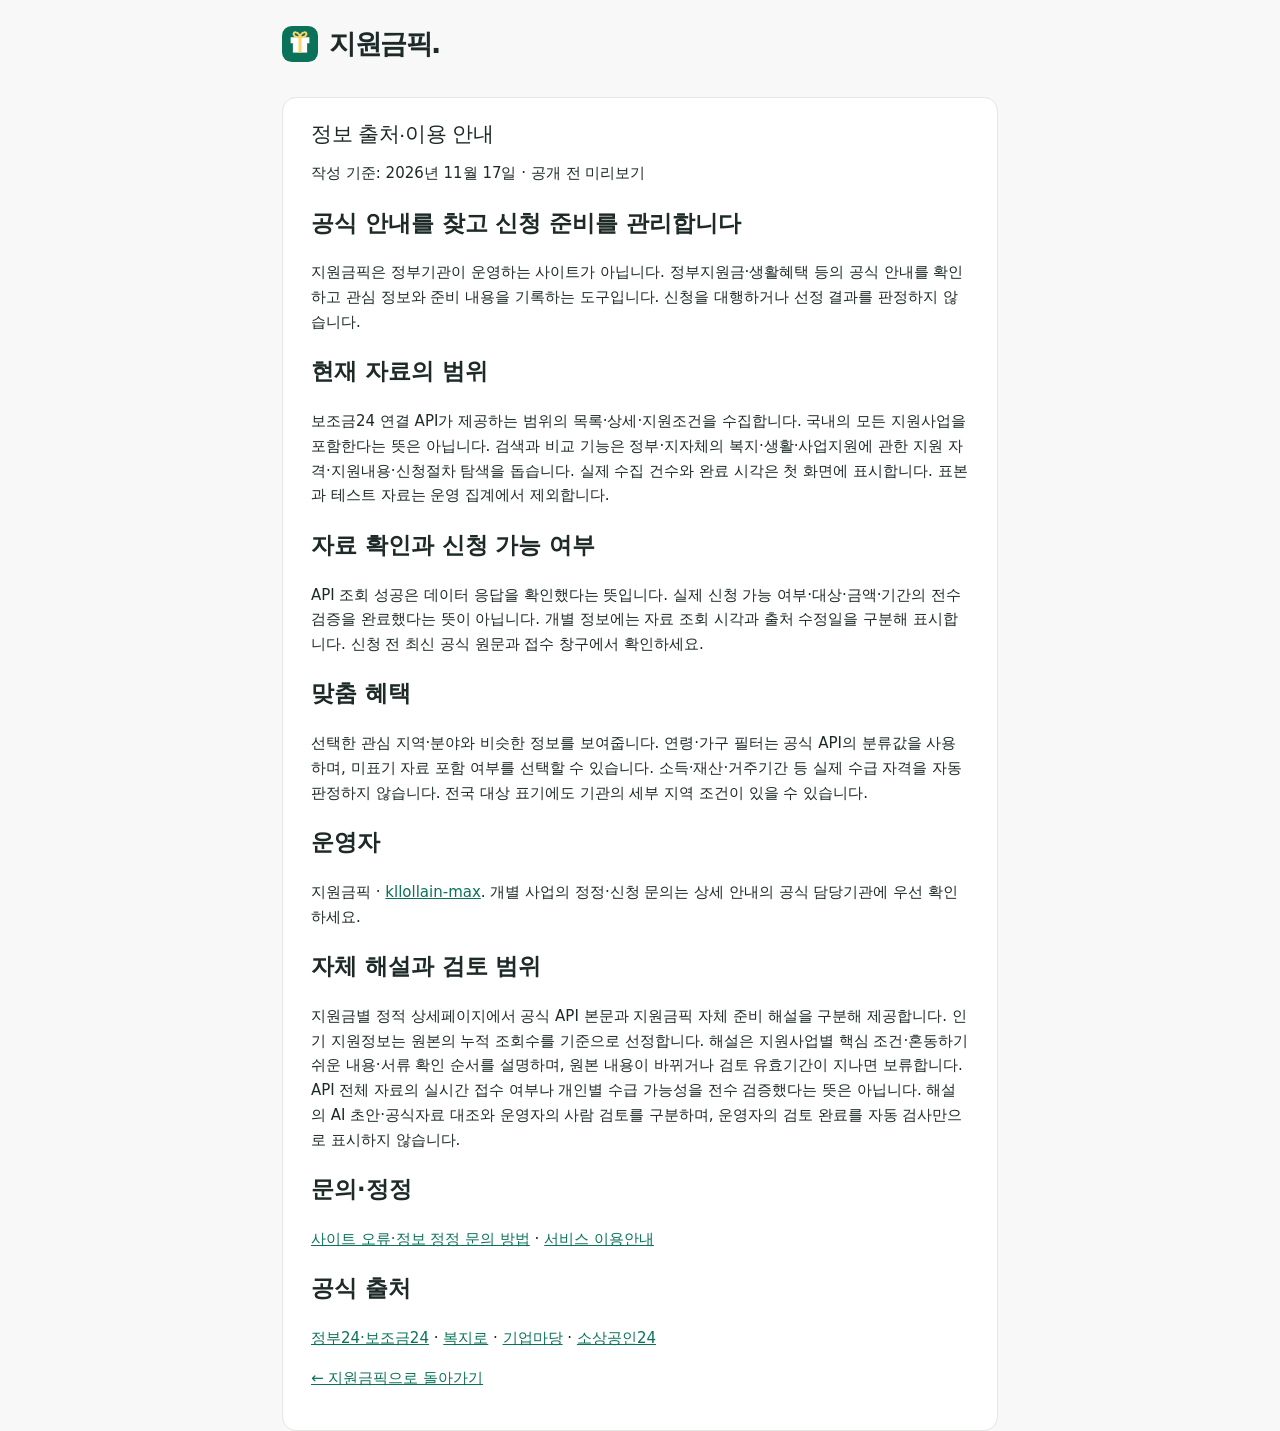
==== commit 2e9b43ad: "Improve SupportPick benefit discovery, source checks and AdSense preparation" ====
--- a/about.html
+++ b/about.html
@@ -1 +1 @@
-<!doctype html><html lang="ko" data-theme="light"><head><meta charset="utf-8"><meta name="viewport" content="width=device-width,initial-scale=1"><meta name="robots" content="noindex,nofollow"><title>정보 출처·이용 안내 | 지원금픽</title><link rel="icon" href="icon.svg"><link rel="stylesheet" href="careerpick-base.css"><link rel="stylesheet" href="styles.css"></head><body><main class="site-shell detail-section"><header class="header"><a class="brand" href="./"><img src="icon.svg" width="36" height="36" alt=""><strong>지원금픽.</strong></a></header><article class="detail-block"><h1>정보 출처·이용 안내</h1><p>작성 기준: 2026년 11월 4일 · 공개 전 미리보기</p><h2>공식 안내를 찾고 신청 준비를 관리합니다</h2><p>지원금픽은 정부기관이 운영하는 사이트가 아닙니다. 정부지원금·생활혜택 등의 공식 안내를 확인하고 관심 정보와 준비 내용을 기록하는 도구입니다. 신청을 대행하거나 선정 결과를 판정하지 않습니다.</p><h2>현재 자료의 범위</h2><p>보조금24 연결 API가 제공하는 범위의 목록·상세·지원조건을 수집합니다. 국내의 모든 지원사업을 포함한다는 뜻은 아닙니다. 실제 수집 건수와 완료 시각은 첫 화면에 표시합니다. 표본과 테스트 자료는 운영 집계에서 제외합니다.</p><h2>자료 확인과 신청 가능 여부</h2><p>API 조회 성공은 데이터 응답을 확인했다는 뜻입니다. 실제 신청 가능 여부·대상·금액·기간의 전수 검증을 완료했다는 뜻이 아닙니다. 개별 정보에는 자료 조회 시각과 출처 수정일을 구분해 표시합니다. 신청 전 최신 공식 원문과 접수 창구에서 확인하세요.</p><h2>맞춤 혜택</h2><p>선택한 관심 지역·분야와 비슷한 정보를 보여줍니다. 연령·소득·세대 구성 등 실제 수급 자격을 자동 판정하지 않습니다. 전국 대상 표기에도 기관의 세부 지역 조건이 있을 수 있습니다.</p><h2>운영자</h2><p>지원금픽 · <a href="https://github.com/kllollain-max" target="_blank" rel="noopener noreferrer">kllollain-max</a>. 개별 사업의 정정·신청 문의는 상세 안내의 공식 담당기관에 우선 확인하세요.</p><h2>자체 해설과 검토 범위</h2><p>지원금별 정적 상세페이지에서 공식 API 본문과 지원금픽 자체 준비 해설을 구분해 제공합니다. 인기 지원정보는 원본의 누적 조회수를 기준으로 선정합니다. 해설은 지원사업별 핵심 조건·혼동하기 쉬운 내용·서류 확인 순서를 설명하며, 원본 내용이 바뀌거나 검토 유효기간이 지나면 보류합니다. API 전체 자료의 실시간 접수 여부나 개인별 수급 가능성을 전수 검증했다는 뜻은 아닙니다. 해설의 AI 초안·공식자료 대조와 운영자의 사람 검토를 구분하며, 운영자의 검토 완료를 자동 검사만으로 표시하지 않습니다.</p><h2>문의·정정</h2><p><a href="contact.html">사이트 오류·정보 정정 문의 방법</a> · <a href="terms.html">서비스 이용안내</a></p><h2>공식 출처</h2><p><a href="https://plus.gov.kr/" target="_blank" rel="noopener noreferrer">정부24·보조금24</a> · <a href="https://www.bokjiro.go.kr/" target="_blank" rel="noopener noreferrer">복지로</a> · <a href="https://www.bizinfo.go.kr/web/index.do" target="_blank" rel="noopener noreferrer">기업마당</a> · <a href="https://www.sbiz24.kr/" target="_blank" rel="noopener noreferrer">소상공인24</a></p><p><a href="./">← 지원금픽으로 돌아가기</a></p></article></main></body></html>
+<!doctype html><html lang="ko" data-theme="light"><head><meta charset="utf-8"><meta name="viewport" content="width=device-width,initial-scale=1"><meta name="robots" content="noindex,nofollow"><title>정보 출처·이용 안내 | 지원금픽</title><link rel="icon" href="icon.svg"><link rel="stylesheet" href="careerpick-base.css"><link rel="stylesheet" href="styles.css"></head><body><main class="site-shell detail-section"><header class="header"><a class="brand" href="./"><img src="icon.svg" width="36" height="36" alt=""><strong>지원금픽.</strong></a></header><article class="detail-block"><h1>정보 출처·이용 안내</h1><p>작성 기준: 2026년 11월 17일 · 공개 전 미리보기</p><h2>공식 안내를 찾고 신청 준비를 관리합니다</h2><p>지원금픽은 정부기관이 운영하는 사이트가 아닙니다. 정부지원금·생활혜택 등의 공식 안내를 확인하고 관심 정보와 준비 내용을 기록하는 도구입니다. 신청을 대행하거나 선정 결과를 판정하지 않습니다.</p><h2>현재 자료의 범위</h2><p>보조금24 연결 API가 제공하는 범위의 목록·상세·지원조건을 수집합니다. 국내의 모든 지원사업을 포함한다는 뜻은 아닙니다. 검색과 비교 기능은 정부·지자체의 복지·생활·사업지원에 관한 지원 자격·지원내용·신청절차 탐색을 돕습니다. 실제 수집 건수와 완료 시각은 첫 화면에 표시합니다. 표본과 테스트 자료는 운영 집계에서 제외합니다.</p><h2>자료 확인과 신청 가능 여부</h2><p>API 조회 성공은 데이터 응답을 확인했다는 뜻입니다. 실제 신청 가능 여부·대상·금액·기간의 전수 검증을 완료했다는 뜻이 아닙니다. 개별 정보에는 자료 조회 시각과 출처 수정일을 구분해 표시합니다. 신청 전 최신 공식 원문과 접수 창구에서 확인하세요.</p><h2>맞춤 혜택</h2><p>선택한 관심 지역·분야와 비슷한 정보를 보여줍니다. 연령·가구 필터는 공식 API의 분류값을 사용하며, 미표기 자료 포함 여부를 선택할 수 있습니다. 소득·재산·거주기간 등 실제 수급 자격을 자동 판정하지 않습니다. 전국 대상 표기에도 기관의 세부 지역 조건이 있을 수 있습니다.</p><h2>운영자</h2><p>지원금픽 · <a href="https://github.com/kllollain-max" target="_blank" rel="noopener noreferrer">kllollain-max</a>. 개별 사업의 정정·신청 문의는 상세 안내의 공식 담당기관에 우선 확인하세요.</p><h2>자체 해설과 검토 범위</h2><p>지원금별 정적 상세페이지에서 공식 API 본문과 지원금픽 자체 준비 해설을 구분해 제공합니다. 인기 지원정보는 원본의 누적 조회수를 기준으로 선정합니다. 해설은 지원사업별 핵심 조건·혼동하기 쉬운 내용·서류 확인 순서를 설명하며, 원본 내용이 바뀌거나 검토 유효기간이 지나면 보류합니다. API 전체 자료의 실시간 접수 여부나 개인별 수급 가능성을 전수 검증했다는 뜻은 아닙니다. 해설의 AI 초안·공식자료 대조와 운영자의 사람 검토를 구분하며, 운영자의 검토 완료를 자동 검사만으로 표시하지 않습니다.</p><h2>문의·정정</h2><p><a href="contact.html">사이트 오류·정보 정정 문의 방법</a> · <a href="terms.html">서비스 이용안내</a></p><h2>공식 출처</h2><p><a href="https://plus.gov.kr/" target="_blank" rel="noopener noreferrer">정부24·보조금24</a> · <a href="https://www.bokjiro.go.kr/" target="_blank" rel="noopener noreferrer">복지로</a> · <a href="https://www.bizinfo.go.kr/web/index.do" target="_blank" rel="noopener noreferrer">기업마당</a> · <a href="https://www.sbiz24.kr/" target="_blank" rel="noopener noreferrer">소상공인24</a></p><p><a href="./">← 지원금픽으로 돌아가기</a></p></article></main></body></html>
--- a/styles.css
+++ b/styles.css
@@ -28,3 +28,44 @@
 /* Searchable static benefit documents share the existing visual system. */
 a.title-link{text-decoration:none;color:inherit;display:inline-block}.static-benefit{max-width:920px;margin:0 auto}.static-benefit .detail-header h1{font-size:30px;line-height:1.45;letter-spacing:-.8px;overflow-wrap:anywhere}.static-benefit .detail-block h2{font-size:21px;margin:8px 0 18px}.static-benefit .detail-block h3{font-size:17px;margin:24px 0 10px}.static-benefit .detail-block p,.static-benefit li{line-height:1.9;font-size:15px}.static-benefit .detail-block li+li{margin-top:10px}.static-benefit a{overflow-wrap:anywhere}.static-benefit ul,.static-benefit ol{padding-left:22px}.source-label{font-size:12px;font-weight:700;color:var(--brand)}.own-guide{background:#f5faf7;border-left:4px solid var(--brand)}.own-guide details{padding:14px 0;border-top:1px solid var(--line)}.own-guide summary{cursor:pointer;font-weight:650;line-height:1.7}.own-guide .reference-list p{font-size:13px;color:var(--muted)}.breadcrumbs{display:flex;flex-wrap:wrap;gap:8px;padding:15px 0 22px;font-size:13px;line-height:1.7}.benefit-directory{list-style:none;padding:0!important}.benefit-directory li{border-bottom:1px solid var(--line);padding:15px 0}.benefit-directory a{font-weight:700}.benefit-directory span{display:block;color:var(--muted);font-size:13px}.pagination{display:flex;justify-content:space-between;gap:12px;margin-top:24px}.discovery-links{columns:2;column-gap:30px;padding-left:20px;line-height:1.9}.discovery-links li{break-inside:avoid;padding:4px 0}.discovery-links a{font-size:14px}.static-benefit .detail-actions{flex-wrap:wrap}.static-benefit .source-text{overflow-wrap:anywhere;white-space:pre-wrap}
 @media(max-width:600px){.static-benefit .detail-header h1{font-size:25px}.static-benefit .detail-block h2{font-size:20px}.static-benefit .detail-block p,.static-benefit li{font-size:14px}.static-benefit .detail-block,.static-benefit .detail-header{padding:21px 18px}.discovery-links{columns:1}.static-benefit .detail-actions button{flex:1}.breadcrumbs{font-size:12px}}
+
+/* Sharing and home-screen installation keep record controls within reach. */
+.header-actions{flex-wrap:wrap;justify-content:flex-end}.header-actions button,.header-actions a{min-height:44px}.feature-dialog input{font-size:16px}.feature-dialog li{line-height:1.9;margin:12px 0}.feature-dialog .dialog-actions{justify-content:stretch}.feature-dialog .dialog-actions button{flex:1}
+@media(max-width:600px){.header{flex-wrap:wrap;gap:12px}.header-actions{width:100%;justify-content:flex-start;gap:8px}.header-actions .quiet{font-size:12px;padding:8px 11px;min-height:44px}.feature-dialog{width:calc(100% - 28px);max-height:85dvh}.detail-actions button[data-share-benefit]{flex-basis:100%}}
+/* Installation handoff stays usable in narrow app-browser sheets. */
+.feature-dialog .install-actions{display:flex;flex-direction:column;gap:10px;margin:16px 0}.feature-dialog .install-actions a{display:flex;align-items:center;justify-content:center;text-decoration:none;min-height:44px;padding:10px 14px;border-radius:9px;text-align:center}.feature-dialog .install-actions button{width:100%}.feature-dialog .install-status{font-weight:650;color:var(--brand)}.feature-dialog input{min-width:0;box-sizing:border-box}.feature-dialog h2{overflow-wrap:anywhere}
+
+/* The existing native detail link covers its card body; sibling controls stay independent. */
+.benefit-card.is-linked .card-content{position:relative;border-radius:13px 13px 0 0;cursor:pointer}
+.card-detail-link::after{content:"";position:absolute;inset:0;border-radius:13px 13px 0 0}
+.benefit-card.is-linked .card-content:hover,.benefit-card.is-linked .card-content:focus-within{background:#f2f8f4}
+.card-detail-link:focus-visible::after{outline:3px solid var(--brand);outline-offset:-3px}
+.card-detail-link:active::after{background:#0b72590b}
+.benefit-card.is-linked .editorial-link{position:relative;z-index:1}
+.card-open-hint{display:block;margin-top:16px;color:var(--brand);font-size:12px;font-weight:700}
+
+/* Application record actions: clear and compact on mobile. */
+.tracker-actions{display:flex;gap:10px;align-items:center;flex-wrap:wrap;margin-top:12px}
+.tracker-actions .primary{flex:1 1 180px}
+.tracker-actions .tracker-delete{color:#a33131;border-color:#e6baba;flex:0 1 auto}
+.tracker-actions .tracker-delete:hover,.tracker-actions .tracker-delete:focus-visible{background:#fff0f0}
+@media(max-width:600px){.tracker-actions{flex-direction:column;align-items:stretch}.tracker-actions button{width:100%}}
+/* Search, preparation guides and comparison use the existing record store. */
+.guide-links{display:grid;grid-template-columns:repeat(2,minmax(0,1fr));gap:12px;margin-top:18px}
+.guide-links a{padding:16px;border:1px solid #cbded5;border-radius:12px;color:#095b45;background:#f3faf6;font-weight:700;line-height:1.6}
+.filters input[type=number]{width:100%;min-height:44px;border:1px solid #cbd5d1;border-radius:10px;padding:10px;background:var(--surface,#fff);color:inherit;font:inherit}
+.unknown-toggle{display:flex!important;align-items:center;gap:8px;grid-column:1/-1}
+.unknown-toggle input{width:20px;height:20px}
+.compare-bar{display:flex;align-items:center;flex-wrap:wrap;gap:12px;margin:16px 0;padding:14px;border:1px solid #bdd5c9;border-radius:14px;background:#f3faf6}
+.compare-bar p{margin:0;flex:1;min-width:160px}
+#compareDialog{width:min(1100px,96vw);max-width:96vw}
+.comparison-scroll{overflow:auto;max-height:65vh;border:1px solid #ccd8d2;border-radius:10px}
+.comparison-table{width:100%;min-width:660px;border-collapse:collapse;font-size:15px}
+.comparison-table th,.comparison-table td{padding:14px;text-align:left;vertical-align:top;border:1px solid #dce5e0;line-height:1.75;white-space:pre-line;overflow-wrap:anywhere;min-width:170px}
+.comparison-table th{background:#eff7f3;color:#154b38}.comparison-table th:first-child{min-width:110px}
+.comparison-table caption{padding:12px;text-align:left;font-weight:700}
+.card-actions{flex-wrap:wrap}.card-actions button{min-height:44px}
+.preparation-checks label{display:flex;align-items:flex-start;gap:10px;line-height:1.8;margin:12px 0}.preparation-checks input{margin-top:6px;width:20px;height:20px;flex:none}
+.guide-table{overflow:auto}.guide-table table{width:100%;border-collapse:collapse}.guide-table th,.guide-table td{padding:12px;text-align:left;border:1px solid #d3dfd8;line-height:1.8;vertical-align:top}
+.condition-summary{margin-top:18px;padding:16px;background:#f3faf6;border-radius:12px;line-height:1.8}
+@media(max-width:600px){.guide-links{grid-template-columns:1fr}.card-actions button{flex:1 1 100px}.comparison-table{font-size:14px}.comparison-table th,.comparison-table td{padding:10px}}
